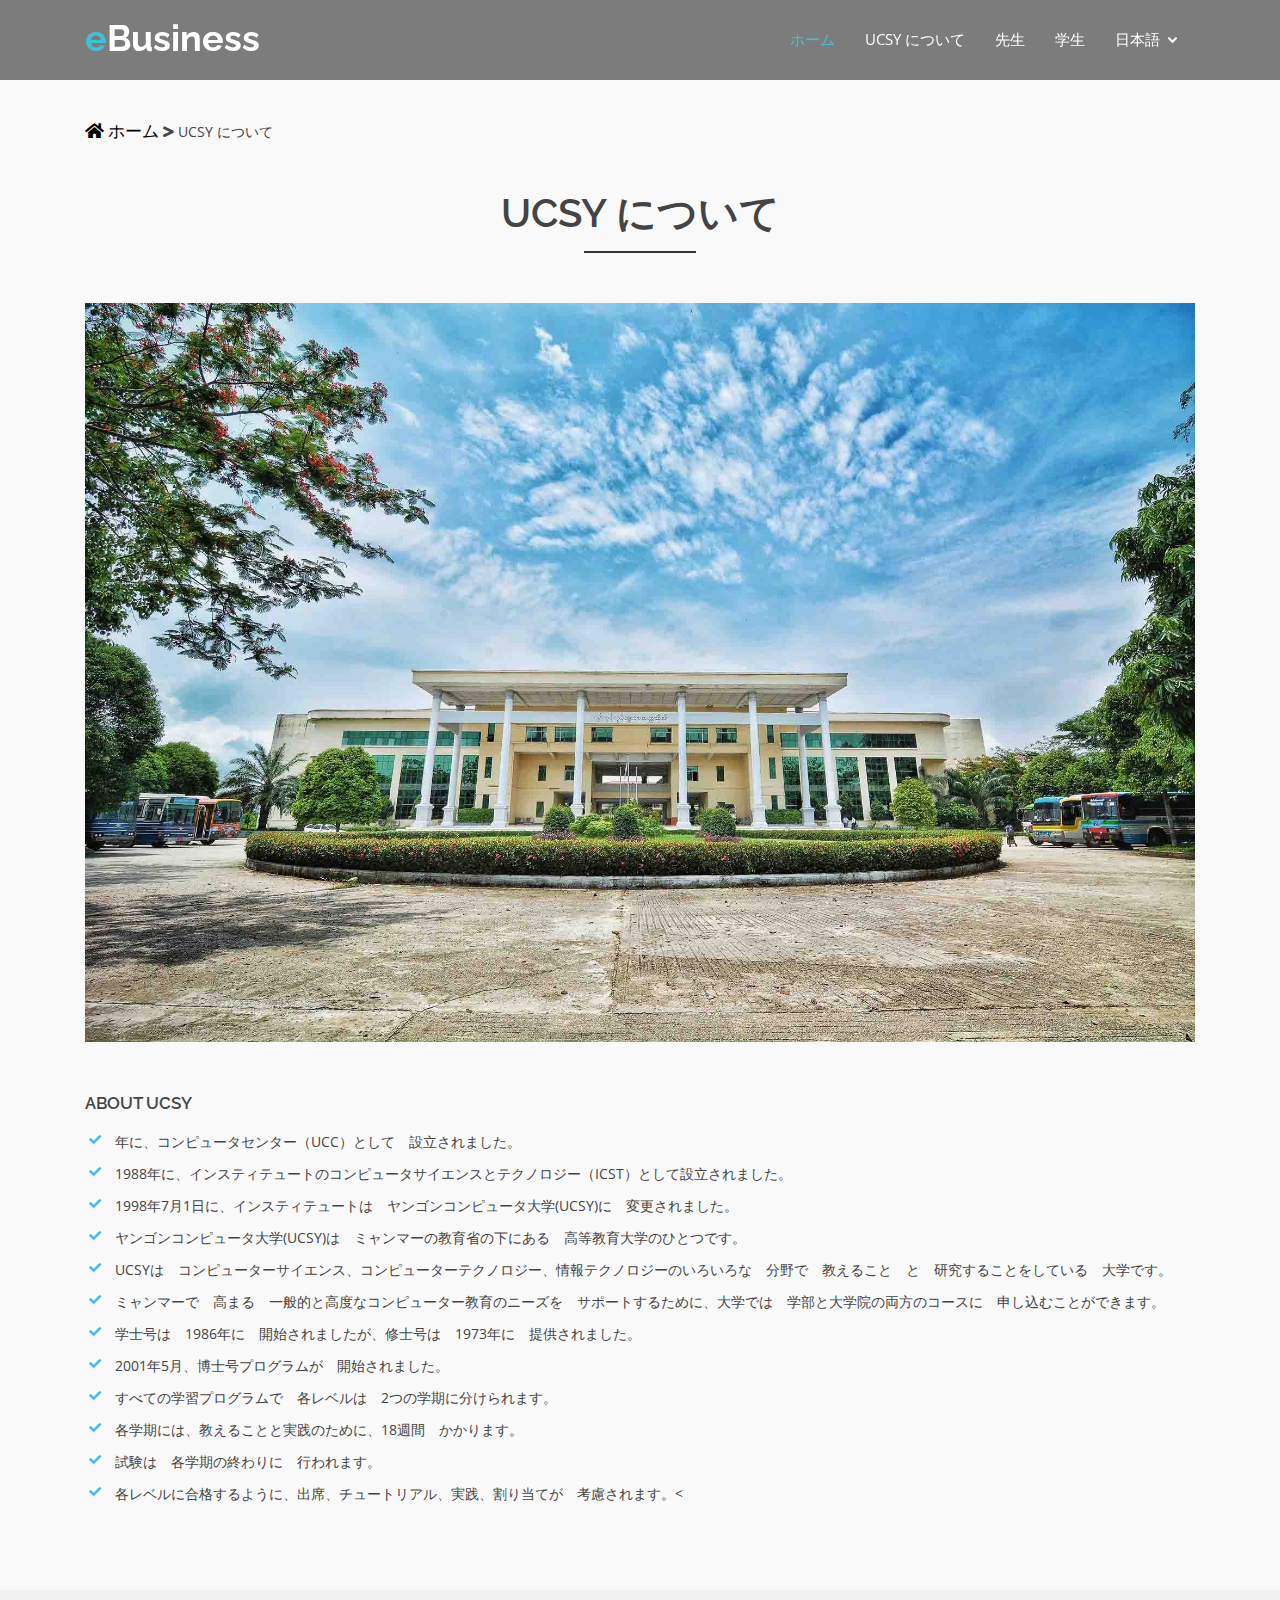
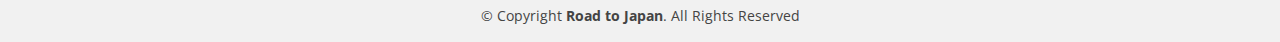
==== about-ucsy.html @ 9a2e20bb "update page" ====
<!DOCTYPE html>
<html lang="en">

<head>
  <meta charset="utf-8">
  <meta content="width=device-width, initial-scale=1.0" name="viewport">

  <title>eBusiness Bootstrap Template - Index</title>
  <meta content="" name="descriptison">
  <meta content="" name="keywords">

  <!-- Favicons -->
  <link href="assets/img/favicon.png" rel="icon">
  <link href="assets/img/apple-touch-icon.png" rel="apple-touch-icon">

  <!-- Google Fonts -->
  <link href="https://fonts.googleapis.com/css?family=Open+Sans:300,400,400i,600,700|Raleway:300,400,400i,500,500i,700,800,900" rel="stylesheet">

  <!-- Fonts awesome -->
  <link rel="stylesheet" href="https://use.fontawesome.com/releases/v5.15.1/css/all.css">

  <!-- Vendor CSS Files -->
  <link href="assets/vendor/bootstrap/css/bootstrap.min.css" rel="stylesheet">
  <link href="assets/vendor/icofont/icofont.min.css" rel="stylesheet">
  <link href="assets/vendor/animate.css/animate.min.css" rel="stylesheet">
  <link href="assets/vendor/font-awesome/css/font-awesome.min.css" rel="stylesheet">
  <link href="assets/vendor/nivo-slider/css/nivo-slider.css" rel="stylesheet">
  <link href="assets/vendor/owl.carousel/assets/owl.carousel.min.css" rel="stylesheet">
  <link href="assets/vendor/venobox/venobox.css" rel="stylesheet">
  <link href="assets/vendor/swiper/swiper-bundle.min.css" rel="stylesheet">


  <!-- Template Main CSS File -->
  <link href="assets/css/style.css" rel="stylesheet">

  <!-- Swiper CSS File -->
  <!-- <link rel="stylesheet" href="https://unpkg.com/swiper/swiper-bundle.min.css"> -->


  <!-- =======================================================
  * Template Name: eBusiness - v2.1.1
  * Template URL: https://bootstrapmade.com/ebusiness-bootstrap-corporate-template/
  * Author: BootstrapMade.com
  * License: https://bootstrapmade.com/license/
  ======================================================== -->
</head>

<body data-spy="scroll" data-target="#navbar-example">

    <!-- ======= Header ======= -->
    <header id="header" class="fixed-top">
        <div class="container d-flex">

          <div class="logo mr-auto">
            <h1 class="text-light"><a href="index.html"><span>e</span>Business</a></h1>
            <!-- Uncomment below if you prefer to use an image logo -->
            <!-- <a href="index.html"><img src="assets/img/logo.png" alt="" class="img-fluid"></a>-->
          </div>

          <nav class="nav-menu d-none d-lg-block">
            <ul>
              <li class="active"><a href="index.html" name="menu-home" caption="menu-home">ホーム</a></li>
              <li><a href="about-ucsy.html" name="menu-about-ucsy" caption="menu-about-ucsy">UCSY について</a></li>
              <li><a href="teachers.html" name="menu-teachers" caption="menu-teachers">先生</a></li>
              <li><a href="students.html" name="menu-students" caption="menu-students">学生</a></li>
              <li class="drop-down"><a name="lng" caption="lng"><img src="https://www.countryflags.io/jp/flat/32.png"/>日本語</a>
                <ul>
                  <li><a id="mm_button"><img src="https://www.countryflags.io/mm/flat/32.png"/>မြန်မာစာ</a></li>
                  <li><a id="en_button"><img src="https://www.countryflags.io/gb/flat/32.png"/>English</a></li>
                  <li><a id="jp_button"><img src="https://www.countryflags.io/jp/flat/32.png"/>日本語</a></li>
                </ul>
              </li>
            </ul>
          </nav><!-- .nav-menu -->

        </div>
      </header><!-- End Header -->


    <!-- ======= About UCSY Section ======= -->
    <div id="about-ucsy" class="about-area area-padding">
      <div class="container">
        <div id="route">
            <a href="index.html"><i class="fas fa-home"></i> <span name="ucsy-home" caption="ucsy-home">ホーム</span></a>
            <i class="fas fa-greater-than"></i>
            <span name="ucsy-title" caption="ucsy-title">UCSY について</span>
        </div>
        <div class="row">
          <div class="col-md-12 col-sm-12 col-xs-12">
            <div class="section-headline text-center">
              <h2 name="ucsy-title" caption="ucsy-title">UCSY について</h2>
            </div>
          </div>
        </div>
        <div class="row">
          <!-- image start-->
          <div class="col-md-12 col-sm-12 col-xs-12">
            <div class="well-center">
              <div class="single-well">
                  <img src="assets/img/ucsy/ucsy1.jpg" alt="">
              </div>
            </div>
          </div><!-- end image section-->
          <!-- single-well end-->
          <div class="col-md-12 col-sm-12 col-xs-12 mt-5">
            <div class="well-middle">
              <div class="single-well">
                <h4 class="sec-head">About UCSY</h4>
                <ul class="fa-ul">
                  <li>
                    <span class="fa-li"><i class="fas fa-check"></i></span> <span name="ucsy-content-1" caption="ucsy-content-1">年に、コンピュータセンター（UCC）として　設立されました。</span>
                  </li>
                  <li>
                    <span class="fa-li"><i class="fas fa-check"></i></span> <span name="ucsy-content-2" caption="ucsy-content-2">1988年に、インスティテュートのコンピュータサイエンスとテクノロジー（ICST）として設立されました。</span>
                  </li>
                  <li>
                    <span class="fa-li"><i class="fas fa-check"></i></span> <span name="ucsy-content-3" caption="ucsy-content-3">1998年7月1日に、インスティテュートは　ヤンゴンコンピュータ大学(UCSY)に　変更されました。</span>
                  </li>
                  <li>
                    <span class="fa-li"><i class="fas fa-check"></i></span> <span name="ucsy-content-4" caption="ucsy-content-4">ヤンゴンコンピュータ大学(UCSY)は　ミャンマーの教育省の下にある　高等教育大学のひとつです。</span>
                  </li>
                  <li>
                    <span class="fa-li"><i class="fas fa-check"></i></span> <span name="ucsy-content-5" caption="ucsy-content-5">UCSYは　コンピューターサイエンス、コンピューターテクノロジー、情報テクノロジーのいろいろな　分野で　教えること　と　研究することをしている　大学です。</span>
                  </li>
                  <li>
                    <span class="fa-li"><i class="fas fa-check"></i></span> <span name="ucsy-content-6" caption="ucsy-content-6">ミャンマーで　高まる　一般的と高度なコンピューター教育のニーズを　サポートするために、大学では　学部と大学院の両方のコースに　申し込むことができます。</span>
                  </li>
                  <li>
                    <span class="fa-li"><i class="fas fa-check"></i></span> <span name="ucsy-content-7" caption="ucsy-content-7">学士号は　1986年に　開始されましたが、修士号は　1973年に　提供されました。</span>
                  </li>
                  <li>
                    <span class="fa-li"><i class="fas fa-check"></i></span> <span name="ucsy-content-8" caption="ucsy-content-8">2001年5月、博士号プログラムが　開始されました。</span>
                  </li>
                  <li>
                    <span class="fa-li"><i class="fas fa-check"></i></span> <span name="ucsy-content-9" caption="ucsy-content-9">すべての学習プログラムで　各レベルは　2つの学期に分けられます。</span>
                  </li>
                  <li>
                    <span class="fa-li"><i class="fas fa-check"></i></span> <span name="ucsy-content-10" caption="ucsy-content-10">各学期には、教えることと実践のために、18週間　かかります。</span>
                  </li>
                  <li>
                    <span class="fa-li"><i class="fas fa-check"></i></span> <span name="ucsy-content-11" caption="ucsy-content-11">試験は　各学期の終わりに　行われます。</span>
                  </li>
                  <li>
                    <span class="fa-li"><i class="fas fa-check"></i></span> <span name="ucsy-content-12" caption="ucsy-content-12">各レベルに合格するように、出席、チュートリアル、実践、割り当てが　考慮されます。</span>
                  </li>
                </ul>
              </div>
            </div>
          </div>
          <!-- End col-->
        </div>
      </div>
    </div>

    <!-- End About UCSY Section -->

    

 <!-- ======= Footer ======= -->
 <footer>
    <div class="footer-area-bottom">
      <div class="container">
        <div class="row">
          <div class="col-md-12 col-sm-12 col-xs-12">
            <div class="copyright text-center">
              <p>
                &copy; Copyright <strong>Road to Japan</strong>. All Rights Reserved
              </p>
            </div>
          </div>
        </div>
      </div>
    </div>
  </footer><!-- End  Footer -->

  <a href="#" class="back-to-top"><i class="fa fa-chevron-up"></i></a>
  <div id="preloader"></div>

  <!-- <script src="https://unpkg.com/swiper/swiper-bundle.min.js"></script> -->


  <!-- Vendor JS Files -->
  <script src="assets/vendor/jquery/jquery.min.js"></script>
  <script src="assets/vendor/bootstrap/js/bootstrap.bundle.min.js"></script>
  <script src="assets/vendor/jquery.easing/jquery.easing.min.js"></script>
  <script src="assets/vendor/php-email-form/validate.js"></script>
  <script src="assets/vendor/appear/jquery.appear.js"></script>
  <script src="assets/vendor/knob/jquery.knob.js"></script>
  <script src="assets/vendor/parallax/parallax.js"></script>
  <script src="assets/vendor/wow/wow.min.js"></script>
  <script src="assets/vendor/isotope-layout/isotope.pkgd.min.js"></script>
  <script src="assets/vendor/nivo-slider/js/jquery.nivo.slider.js"></script>
  <script src="assets/vendor/owl.carousel/owl.carousel.min.js"></script>
  <script src="assets/vendor/venobox/venobox.min.js"></script>
  <script src="assets/vendor/swiper/swiper-bundle.min.js"></script>


  <!-- Template Main JS File -->
  <script src="assets/js/main.js"></script>
  <script src="assets/js/translate.js"></script>


</body>

</html>
---- assets/vendor/venobox/venobox.css ----
/* ------ venobox.css --------*/
.vbox-overlay *, .vbox-overlay *:before, .vbox-overlay *:after{
    -webkit-backface-visibility: hidden;
    -webkit-box-sizing:border-box;
    -moz-box-sizing:border-box;
    box-sizing:border-box;
}
.vbox-overlay * { 
    -webkit-backface-visibility: visible;
    backface-visibility: visible;
}
.vbox-overlay{
    display: -webkit-flex;
    display: flex;
    -webkit-flex-direction: column;
    flex-direction: column;
    -webkit-justify-content: center;
    justify-content: center;
    -webkit-align-items: center;
    align-items: center;
    position: fixed;
    left: 0;
    top: 0;
    bottom: 0;
    right: 0;
    z-index: 999999;
}

/* ----- navigation ----- */
.vbox-title{
    width: 100%;
    height: 40px;
    float: left;
    text-align: center;
    line-height: 28px;
    font-size: 12px;
    padding: 6px 50px;
    overflow: hidden;
    position: fixed;
    display: none;
    left: 0;
    z-index: 89;
}
.vbox-close{
    cursor: pointer;
    position: fixed;
    top: -1px;
    right: 0;
    width: 50px;
    height: 40px;
    padding: 6px;
    display: block;
    background-position:10px center;
    overflow: hidden;
    font-size: 24px;
    line-height: 1;
    text-align: center;
    z-index: 99;
}
.vbox-left{
    cursor: pointer;
    position: fixed;
    left: 0;
    height: 40px;
    overflow: hidden;
    line-height: 28px;
    font-size: 12px;
    z-index: 99;
    display: flex;
    align-items:center;
}
.vbox-num{
    display: inline-block;
    margin: 6px 0 6px 15px;
}
/* ----- Social share ----- */
.vbox-share{
    line-height: 28px;
    font-size: 12px;
    overflow: hidden;
    position: fixed;
    left: 0;
    z-index: 98;
    display: flex;
    align-items:center;
    justify-content: center;
    width: 100%;
    text-align: center;
}
.vbox-share svg{
    max-height: 28px;
    width: 28px;
    z-index: 10;
    margin-left: 12px;
    margin-top: 6px;
    margin-bottom: 6px;
    vertical-align: middle;
}


/* ----- navigation ARROWS ----- */
.vbox-next, .vbox-prev{
    position: fixed;
    top: 50%;
    margin-top: -15px;
    overflow: hidden;
    cursor: pointer;
    display: block;
    width: 45px;
    height: 45px;
    z-index: 99;
}
.vbox-next span, .vbox-prev span{
    position: relative;
    width: 20px;
    height: 20px;
    border: 2px solid transparent;
    border-top-color: #B6B6B6;
    border-right-color: #B6B6B6;
    text-indent: -100px;
    position: absolute;
    top: 8px;
    display: block;
}
.vbox-prev{
    left: 15px;
}
.vbox-next{
    right: 15px;
}
.vbox-prev span{
    left: 10px;
    -ms-transform: rotate(-135deg);
    -webkit-transform: rotate(-135deg);
    transform: rotate(-135deg);
}
.vbox-next span{
    -ms-transform: rotate(45deg);
    -webkit-transform: rotate(45deg);
    transform: rotate(45deg);
    right: 10px;
}
/* ------- inline window ------ */
.vbox-inline{
    width: 420px;
    height: 315px;
    height: 70vh;
    padding: 10px;
    background: #fff;
    margin: 0 auto;
    overflow: auto;
    text-align: left;
}
/* ------- Video & iFrames window ------ */
.venoframe{
    max-width: 100%;
    width: 100%;
    border: none;
    width: 100%;
    height: 260px;
    height: 70vh;
}
.venoframe.vbvid{
    height: 260px;
}
@media (min-width: 768px) {
    .venoframe, .vbox-inline{
        width: 90%;
        height: 360px;
        height: 70vh;
    }
    .venoframe.vbvid{
        width: 640px;
        height: 360px;
    }
}
@media (min-width: 992px) {
    .venoframe, .vbox-inline{
        max-width: 1200px;
        width: 80%;
        height: 540px;
        height: 70vh;
    }
    .venoframe.vbvid{
        width: 960px;
        height: 540px;
    }
}
/* 
Please do NOT edit this part! 
or at least read this note: http://i.imgur.com/7C0ws9e.gif
*/
.vbox-open{
    overflow: hidden;
}
.vbox-container{
    position: absolute;
    left: 0;
    right: 0;
    top: 0;
    bottom: 0;
    overflow-x: hidden;
    overflow-y: scroll;
    overflow-scrolling: touch;
    -webkit-overflow-scrolling: touch;
    z-index: 20;
    max-height: 100%;

}

.vbox-content{
    text-align: center;
    float: left;
    width: 100%;
    position: relative;
    overflow: hidden;
    padding: 20px 4%;
}
.vbox-container img{
    max-width: 100%;
    height: auto;
}
.vbox-figlio{
    box-shadow: 0 0 12px rgba(0,0,0,0.19), 0 6px 6px rgba(0,0,0,0.23);
    max-width: 100%;
    text-align: initial;
}
img.vbox-figlio{
    -webkit-user-select: none;
-khtml-user-select: none;
-moz-user-select: none;
-o-user-select: none;
user-select: none;
}
.vbox-content.swipe-left{
    margin-left: -200px !important;
}
.vbox-content.swipe-right{
    margin-left: 200px !important;
}
.vbox-animated{
    webkit-transition: margin 300ms ease-out;
    transition: margin 300ms ease-out;
}

/* ---------- preloader ----------
 * SPINKIT 
 * http://tobiasahlin.com/spinkit/
-------------------------------- */
.sk-double-bounce,.sk-rotating-plane{width:40px;height:40px;margin:40px auto}.sk-rotating-plane{background-color:#333;-webkit-animation:sk-rotatePlane 1.2s infinite ease-in-out;animation:sk-rotatePlane 1.2s infinite ease-in-out}@-webkit-keyframes sk-rotatePlane{0%{-webkit-transform:perspective(120px) rotateX(0) rotateY(0);transform:perspective(120px) rotateX(0) rotateY(0)}50%{-webkit-transform:perspective(120px) rotateX(-180.1deg) rotateY(0);transform:perspective(120px) rotateX(-180.1deg) rotateY(0)}100%{-webkit-transform:perspective(120px) rotateX(-180deg) rotateY(-179.9deg);transform:perspective(120px) rotateX(-180deg) rotateY(-179.9deg)}}@keyframes sk-rotatePlane{0%{-webkit-transform:perspective(120px) rotateX(0) rotateY(0);transform:perspective(120px) rotateX(0) rotateY(0)}50%{-webkit-transform:perspective(120px) rotateX(-180.1deg) rotateY(0);transform:perspective(120px) rotateX(-180.1deg) rotateY(0)}100%{-webkit-transform:perspective(120px) rotateX(-180deg) rotateY(-179.9deg);transform:perspective(120px) rotateX(-180deg) rotateY(-179.9deg)}}.sk-double-bounce{position:relative}.sk-double-bounce .sk-child{width:100%;height:100%;border-radius:50%;background-color:#333;opacity:.6;position:absolute;top:0;left:0;-webkit-animation:sk-doubleBounce 2s infinite ease-in-out;animation:sk-doubleBounce 2s infinite ease-in-out}.sk-chasing-dots .sk-child,.sk-spinner-pulse,.sk-three-bounce .sk-child{background-color:#333;border-radius:100%}.sk-double-bounce .sk-double-bounce2{-webkit-animation-delay:-1s;animation-delay:-1s}@-webkit-keyframes sk-doubleBounce{0%,100%{-webkit-transform:scale(0);transform:scale(0)}50%{-webkit-transform:scale(1);transform:scale(1)}}@keyframes sk-doubleBounce{0%,100%{-webkit-transform:scale(0);transform:scale(0)}50%{-webkit-transform:scale(1);transform:scale(1)}}.sk-wave{margin:40px auto;width:50px;height:40px;text-align:center;font-size:10px}.sk-wave .sk-rect{background-color:#333;height:100%;width:6px;display:inline-block;-webkit-animation:sk-waveStretchDelay 1.2s infinite ease-in-out;animation:sk-waveStretchDelay 1.2s infinite ease-in-out}.sk-wave .sk-rect1{-webkit-animation-delay:-1.2s;animation-delay:-1.2s}.sk-wave .sk-rect2{-webkit-animation-delay:-1.1s;animation-delay:-1.1s}.sk-wave .sk-rect3{-webkit-animation-delay:-1s;animation-delay:-1s}.sk-wave .sk-rect4{-webkit-animation-delay:-.9s;animation-delay:-.9s}.sk-wave .sk-rect5{-webkit-animation-delay:-.8s;animation-delay:-.8s}@-webkit-keyframes sk-waveStretchDelay{0%,100%,40%{-webkit-transform:scaleY(.4);transform:scaleY(.4)}20%{-webkit-transform:scaleY(1);transform:scaleY(1)}}@keyframes sk-waveStretchDelay{0%,100%,40%{-webkit-transform:scaleY(.4);transform:scaleY(.4)}20%{-webkit-transform:scaleY(1);transform:scaleY(1)}}.sk-wandering-cubes{margin:40px auto;width:40px;height:40px;position:relative}.sk-wandering-cubes .sk-cube{background-color:#333;width:10px;height:10px;position:absolute;top:0;left:0;-webkit-animation:sk-wanderingCube 1.8s ease-in-out -1.8s infinite both;animation:sk-wanderingCube 1.8s ease-in-out -1.8s infinite both}.sk-chasing-dots,.sk-spinner-pulse{width:40px;height:40px;margin:40px auto}.sk-wandering-cubes .sk-cube2{-webkit-animation-delay:-.9s;animation-delay:-.9s}@-webkit-keyframes sk-wanderingCube{0%{-webkit-transform:rotate(0);transform:rotate(0)}25%{-webkit-transform:translateX(30px) rotate(-90deg) scale(.5);transform:translateX(30px) rotate(-90deg) scale(.5)}50%{-webkit-transform:translateX(30px) translateY(30px) rotate(-179deg);transform:translateX(30px) translateY(30px) rotate(-179deg)}50.1%{-webkit-transform:translateX(30px) translateY(30px) rotate(-180deg);transform:translateX(30px) translateY(30px) rotate(-180deg)}75%{-webkit-transform:translateX(0) translateY(30px) rotate(-270deg) scale(.5);transform:translateX(0) translateY(30px) rotate(-270deg) scale(.5)}100%{-webkit-transform:rotate(-360deg);transform:rotate(-360deg)}}@keyframes sk-wanderingCube{0%{-webkit-transform:rotate(0);transform:rotate(0)}25%{-webkit-transform:translateX(30px) rotate(-90deg) scale(.5);transform:translateX(30px) rotate(-90deg) scale(.5)}50%{-webkit-transform:translateX(30px) translateY(30px) rotate(-179deg);transform:translateX(30px) translateY(30px) rotate(-179deg)}50.1%{-webkit-transform:translateX(30px) translateY(30px) rotate(-180deg);transform:translateX(30px) translateY(30px) rotate(-180deg)}75%{-webkit-transform:translateX(0) translateY(30px) rotate(-270deg) scale(.5);transform:translateX(0) translateY(30px) rotate(-270deg) scale(.5)}100%{-webkit-transform:rotate(-360deg);transform:rotate(-360deg)}}.sk-spinner-pulse{-webkit-animation:sk-pulseScaleOut 1s infinite ease-in-out;animation:sk-pulseScaleOut 1s infinite ease-in-out}@-webkit-keyframes sk-pulseScaleOut{0%{-webkit-transform:scale(0);transform:scale(0)}100%{-webkit-transform:scale(1);transform:scale(1);opacity:0}}@keyframes sk-pulseScaleOut{0%{-webkit-transform:scale(0);transform:scale(0)}100%{-webkit-transform:scale(1);transform:scale(1);opacity:0}}.sk-chasing-dots{position:relative;text-align:center;-webkit-animation:sk-chasingDotsRotate 2s infinite linear;animation:sk-chasingDotsRotate 2s infinite linear}.sk-chasing-dots .sk-child{width:60%;height:60%;display:inline-block;position:absolute;top:0;-webkit-animation:sk-chasingDotsBounce 2s infinite ease-in-out;animation:sk-chasingDotsBounce 2s infinite ease-in-out}.sk-chasing-dots .sk-dot2{top:auto;bottom:0;-webkit-animation-delay:-1s;animation-delay:-1s}@-webkit-keyframes sk-chasingDotsRotate{100%{-webkit-transform:rotate(360deg);transform:rotate(360deg)}}@keyframes sk-chasingDotsRotate{100%{-webkit-transform:rotate(360deg);transform:rotate(360deg)}}@-webkit-keyframes sk-chasingDotsBounce{0%,100%{-webkit-transform:scale(0);transform:scale(0)}50%{-webkit-transform:scale(1);transform:scale(1)}}@keyframes sk-chasingDotsBounce{0%,100%{-webkit-transform:scale(0);transform:scale(0)}50%{-webkit-transform:scale(1);transform:scale(1)}}.sk-three-bounce{margin:40px auto;width:80px;text-align:center}.sk-three-bounce .sk-child{width:20px;height:20px;display:inline-block;-webkit-animation:sk-three-bounce 1.4s ease-in-out 0s infinite both;animation:sk-three-bounce 1.4s ease-in-out 0s infinite both}.sk-circle .sk-child:before,.sk-fading-circle .sk-circle:before{display:block;border-radius:100%;content:'';background-color:#333}.sk-three-bounce .sk-bounce1{-webkit-animation-delay:-.32s;animation-delay:-.32s}.sk-three-bounce .sk-bounce2{-webkit-animation-delay:-.16s;animation-delay:-.16s}@-webkit-keyframes sk-three-bounce{0%,100%,80%{-webkit-transform:scale(0);transform:scale(0)}40%{-webkit-transform:scale(1);transform:scale(1)}}@keyframes sk-three-bounce{0%,100%,80%{-webkit-transform:scale(0);transform:scale(0)}40%{-webkit-transform:scale(1);transform:scale(1)}}.sk-circle{margin:40px auto;width:40px;height:40px;position:relative}.sk-circle .sk-child{width:100%;height:100%;position:absolute;left:0;top:0}.sk-circle .sk-child:before{margin:0 auto;width:15%;height:15%;-webkit-animation:sk-circleBounceDelay 1.2s infinite ease-in-out both;animation:sk-circleBounceDelay 1.2s infinite ease-in-out both}.sk-circle .sk-circle2{-webkit-transform:rotate(30deg);-ms-transform:rotate(30deg);transform:rotate(30deg)}.sk-circle .sk-circle3{-webkit-transform:rotate(60deg);-ms-transform:rotate(60deg);transform:rotate(60deg)}.sk-circle .sk-circle4{-webkit-transform:rotate(90deg);-ms-transform:rotate(90deg);transform:rotate(90deg)}.sk-circle .sk-circle5{-webkit-transform:rotate(120deg);-ms-transform:rotate(120deg);transform:rotate(120deg)}.sk-circle .sk-circle6{-webkit-transform:rotate(150deg);-ms-transform:rotate(150deg);transform:rotate(150deg)}.sk-circle .sk-circle7{-webkit-transform:rotate(180deg);-ms-transform:rotate(180deg);transform:rotate(180deg)}.sk-circle .sk-circle8{-webkit-transform:rotate(210deg);-ms-transform:rotate(210deg);transform:rotate(210deg)}.sk-circle .sk-circle9{-webkit-transform:rotate(240deg);-ms-transform:rotate(240deg);transform:rotate(240deg)}.sk-circle .sk-circle10{-webkit-transform:rotate(270deg);-ms-transform:rotate(270deg);transform:rotate(270deg)}.sk-circle .sk-circle11{-webkit-transform:rotate(300deg);-ms-transform:rotate(300deg);transform:rotate(300deg)}.sk-circle .sk-circle12{-webkit-transform:rotate(330deg);-ms-transform:rotate(330deg);transform:rotate(330deg)}.sk-circle .sk-circle2:before{-webkit-animation-delay:-1.1s;animation-delay:-1.1s}.sk-circle .sk-circle3:before{-webkit-animation-delay:-1s;animation-delay:-1s}.sk-circle .sk-circle4:before{-webkit-animation-delay:-.9s;animation-delay:-.9s}.sk-circle .sk-circle5:before{-webkit-animation-delay:-.8s;animation-delay:-.8s}.sk-circle .sk-circle6:before{-webkit-animation-delay:-.7s;animation-delay:-.7s}.sk-circle .sk-circle7:before{-webkit-animation-delay:-.6s;animation-delay:-.6s}.sk-circle .sk-circle8:before{-webkit-animation-delay:-.5s;animation-delay:-.5s}.sk-circle .sk-circle9:before{-webkit-animation-delay:-.4s;animation-delay:-.4s}.sk-circle .sk-circle10:before{-webkit-animation-delay:-.3s;animation-delay:-.3s}.sk-circle .sk-circle11:before{-webkit-animation-delay:-.2s;animation-delay:-.2s}.sk-circle .sk-circle12:before{-webkit-animation-delay:-.1s;animation-delay:-.1s}@-webkit-keyframes sk-circleBounceDelay{0%,100%,80%{-webkit-transform:scale(0);transform:scale(0)}40%{-webkit-transform:scale(1);transform:scale(1)}}@keyframes sk-circleBounceDelay{0%,100%,80%{-webkit-transform:scale(0);transform:scale(0)}40%{-webkit-transform:scale(1);transform:scale(1)}}.sk-cube-grid{width:40px;height:40px;margin:40px auto}.sk-cube-grid .sk-cube{width:33.33%;height:33.33%;background-color:#333;float:left;-webkit-animation:sk-cubeGridScaleDelay 1.3s infinite ease-in-out;animation:sk-cubeGridScaleDelay 1.3s infinite ease-in-out}.sk-cube-grid .sk-cube1{-webkit-animation-delay:.2s;animation-delay:.2s}.sk-cube-grid .sk-cube2{-webkit-animation-delay:.3s;animation-delay:.3s}.sk-cube-grid .sk-cube3{-webkit-animation-delay:.4s;animation-delay:.4s}.sk-cube-grid .sk-cube4{-webkit-animation-delay:.1s;animation-delay:.1s}.sk-cube-grid .sk-cube5{-webkit-animation-delay:.2s;animation-delay:.2s}.sk-cube-grid .sk-cube6{-webkit-animation-delay:.3s;animation-delay:.3s}.sk-cube-grid .sk-cube7{-webkit-animation-delay:0ms;animation-delay:0ms}.sk-cube-grid .sk-cube8{-webkit-animation-delay:.1s;animation-delay:.1s}.sk-cube-grid .sk-cube9{-webkit-animation-delay:.2s;animation-delay:.2s}@-webkit-keyframes sk-cubeGridScaleDelay{0%,100%,70%{-webkit-transform:scale3D(1,1,1);transform:scale3D(1,1,1)}35%{-webkit-transform:scale3D(0,0,1);transform:scale3D(0,0,1)}}@keyframes sk-cubeGridScaleDelay{0%,100%,70%{-webkit-transform:scale3D(1,1,1);transform:scale3D(1,1,1)}35%{-webkit-transform:scale3D(0,0,1);transform:scale3D(0,0,1)}}.sk-fading-circle{margin:40px auto;width:40px;height:40px;position:relative}.sk-fading-circle .sk-circle{width:100%;height:100%;position:absolute;left:0;top:0}.sk-fading-circle .sk-circle:before{margin:0 auto;width:15%;height:15%;-webkit-animation:sk-circleFadeDelay 1.2s infinite ease-in-out both;animation:sk-circleFadeDelay 1.2s infinite ease-in-out both}.sk-fading-circle .sk-circle2{-webkit-transform:rotate(30deg);-ms-transform:rotate(30deg);transform:rotate(30deg)}.sk-fading-circle .sk-circle3{-webkit-transform:rotate(60deg);-ms-transform:rotate(60deg);transform:rotate(60deg)}.sk-fading-circle .sk-circle4{-webkit-transform:rotate(90deg);-ms-transform:rotate(90deg);transform:rotate(90deg)}.sk-fading-circle .sk-circle5{-webkit-transform:rotate(120deg);-ms-transform:rotate(120deg);transform:rotate(120deg)}.sk-fading-circle .sk-circle6{-webkit-transform:rotate(150deg);-ms-transform:rotate(150deg);transform:rotate(150deg)}.sk-fading-circle .sk-circle7{-webkit-transform:rotate(180deg);-ms-transform:rotate(180deg);transform:rotate(180deg)}.sk-fading-circle .sk-circle8{-webkit-transform:rotate(210deg);-ms-transform:rotate(210deg);transform:rotate(210deg)}.sk-fading-circle .sk-circle9{-webkit-transform:rotate(240deg);-ms-transform:rotate(240deg);transform:rotate(240deg)}.sk-fading-circle .sk-circle10{-webkit-transform:rotate(270deg);-ms-transform:rotate(270deg);transform:rotate(270deg)}.sk-fading-circle .sk-circle11{-webkit-transform:rotate(300deg);-ms-transform:rotate(300deg);transform:rotate(300deg)}.sk-fading-circle .sk-circle12{-webkit-transform:rotate(330deg);-ms-transform:rotate(330deg);transform:rotate(330deg)}.sk-fading-circle .sk-circle2:before{-webkit-animation-delay:-1.1s;animation-delay:-1.1s}.sk-fading-circle .sk-circle3:before{-webkit-animation-delay:-1s;animation-delay:-1s}.sk-fading-circle .sk-circle4:before{-webkit-animation-delay:-.9s;animation-delay:-.9s}.sk-fading-circle .sk-circle5:before{-webkit-animation-delay:-.8s;animation-delay:-.8s}.sk-fading-circle .sk-circle6:before{-webkit-animation-delay:-.7s;animation-delay:-.7s}.sk-fading-circle .sk-circle7:before{-webkit-animation-delay:-.6s;animation-delay:-.6s}.sk-fading-circle .sk-circle8:before{-webkit-animation-delay:-.5s;animation-delay:-.5s}.sk-fading-circle .sk-circle9:before{-webkit-animation-delay:-.4s;animation-delay:-.4s}.sk-fading-circle .sk-circle10:before{-webkit-animation-delay:-.3s;animation-delay:-.3s}.sk-fading-circle .sk-circle11:before{-webkit-animation-delay:-.2s;animation-delay:-.2s}.sk-fading-circle .sk-circle12:before{-webkit-animation-delay:-.1s;animation-delay:-.1s}@-webkit-keyframes sk-circleFadeDelay{0%,100%,39%{opacity:0}40%{opacity:1}}@keyframes sk-circleFadeDelay{0%,100%,39%{opacity:0}40%{opacity:1}}.sk-folding-cube{margin:40px auto;width:40px;height:40px;position:relative;-webkit-transform:rotateZ(45deg);transform:rotateZ(45deg)}.sk-folding-cube .sk-cube{float:left;width:50%;height:50%;position:relative;-webkit-transform:scale(1.1);-ms-transform:scale(1.1);transform:scale(1.1)}.sk-folding-cube .sk-cube:before{content:'';position:absolute;top:0;left:0;width:100%;height:100%;background-color:#333;-webkit-animation:sk-foldCubeAngle 2.4s infinite linear both;animation:sk-foldCubeAngle 2.4s infinite linear both;-webkit-transform-origin:100% 100%;-ms-transform-origin:100% 100%;transform-origin:100% 100%}.sk-folding-cube .sk-cube2{-webkit-transform:scale(1.1) rotateZ(90deg);transform:scale(1.1) rotateZ(90deg)}.sk-folding-cube .sk-cube3{-webkit-transform:scale(1.1) rotateZ(180deg);transform:scale(1.1) rotateZ(180deg)}.sk-folding-cube .sk-cube4{-webkit-transform:scale(1.1) rotateZ(270deg);transform:scale(1.1) rotateZ(270deg)}.sk-folding-cube .sk-cube2:before{-webkit-animation-delay:.3s;animation-delay:.3s}.sk-folding-cube .sk-cube3:before{-webkit-animation-delay:.6s;animation-delay:.6s}.sk-folding-cube .sk-cube4:before{-webkit-animation-delay:.9s;animation-delay:.9s}@-webkit-keyframes sk-foldCubeAngle{0%,10%{-webkit-transform:perspective(140px) rotateX(-180deg);transform:perspective(140px) rotateX(-180deg);opacity:0}25%,75%{-webkit-transform:perspective(140px) rotateX(0);transform:perspective(140px) rotateX(0);opacity:1}100%,90%{-webkit-transform:perspective(140px) rotateY(180deg);transform:perspective(140px) rotateY(180deg);opacity:0}}@keyframes sk-foldCubeAngle{0%,10%{-webkit-transform:perspective(140px) rotateX(-180deg);transform:perspective(140px) rotateX(-180deg);opacity:0}25%,75%{-webkit-transform:perspective(140px) rotateX(0);transform:perspective(140px) rotateX(0);opacity:1}100%,90%{-webkit-transform:perspective(140px) rotateY(180deg);transform:perspective(140px) rotateY(180deg);opacity:0}}
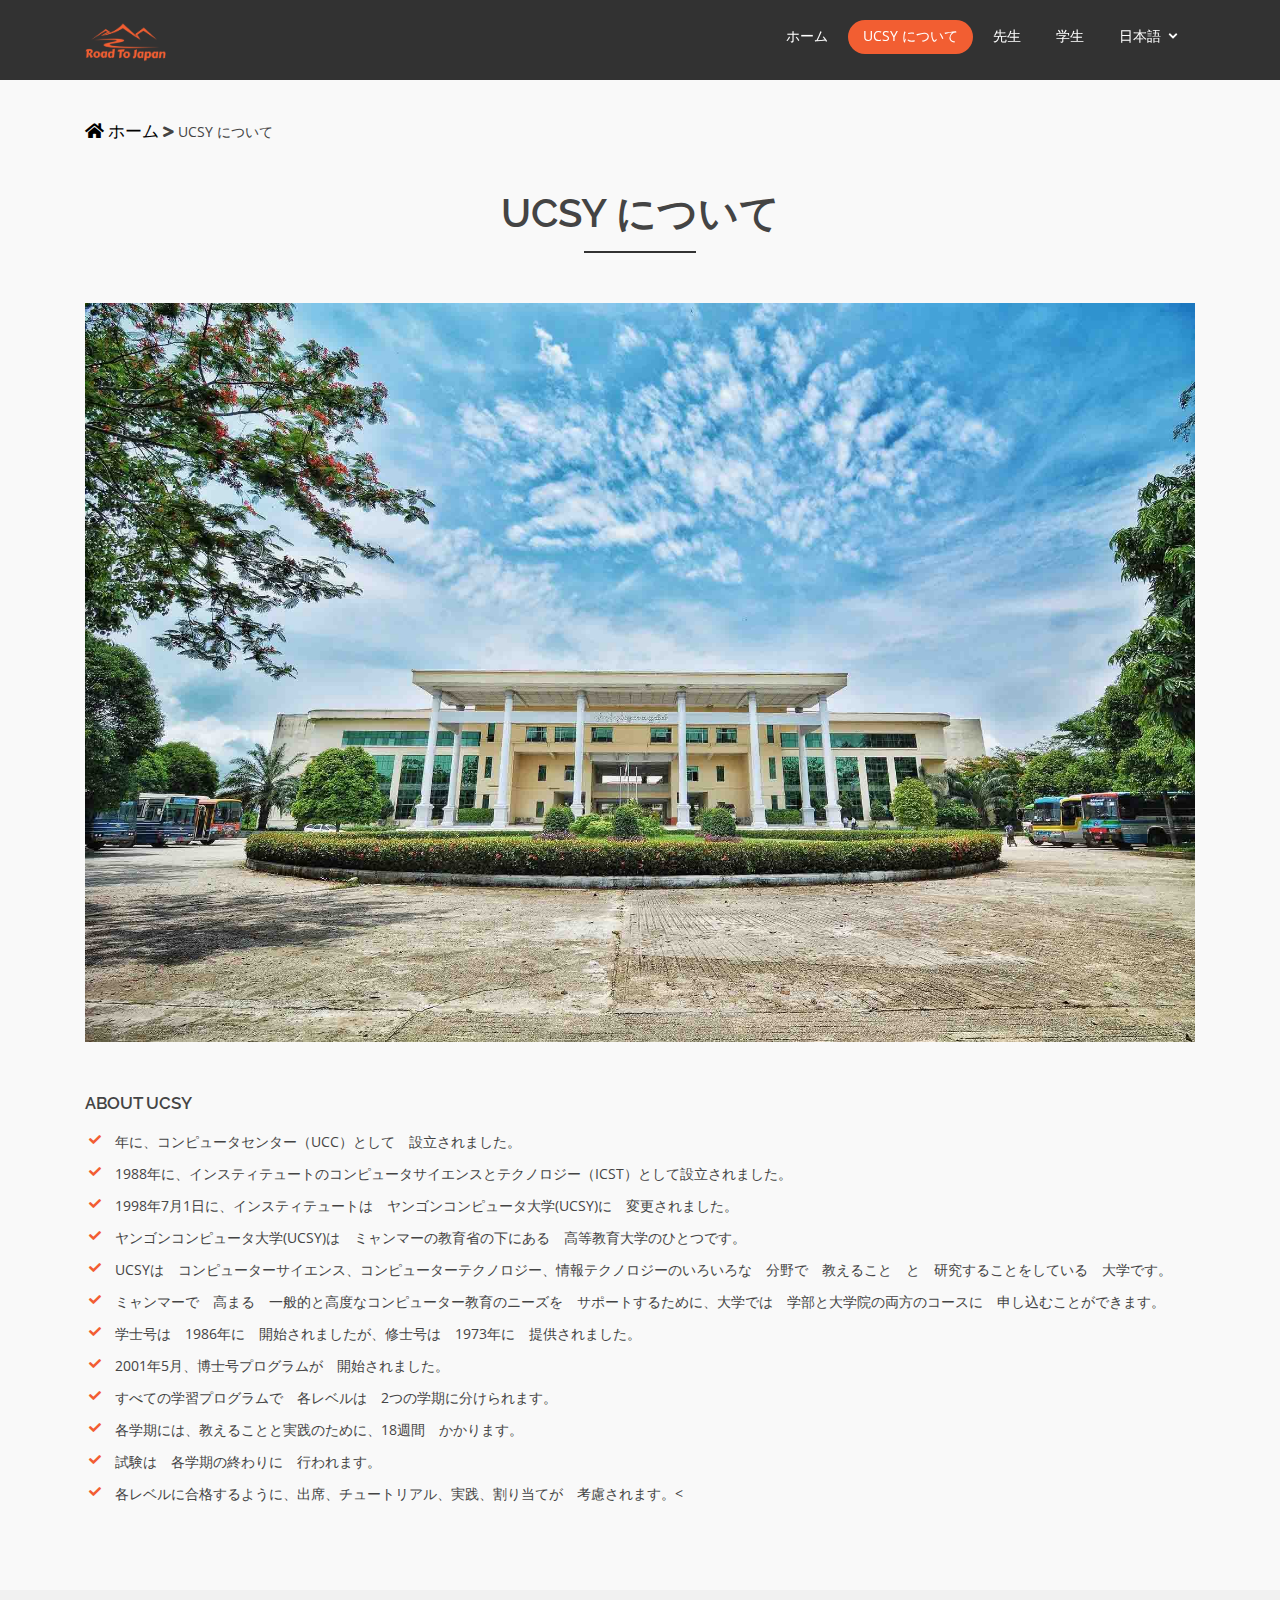
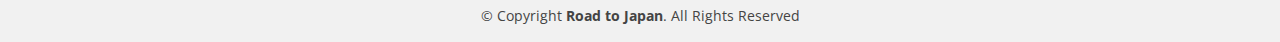
==== commit f5d15f4b: "update website" ====
--- a/about-ucsy.html
+++ b/about-ucsy.html
@@ -52,18 +52,18 @@
         <div class="container d-flex">
 
           <div class="logo mr-auto">
-            <h1 class="text-light"><a href="index.html"><span>e</span>Business</a></h1>
+            <h1 class="text-light"><a href="index.html"><img src="assets/img/logo4.png" alt="LOgo" ></a></h1>
             <!-- Uncomment below if you prefer to use an image logo -->
             <!-- <a href="index.html"><img src="assets/img/logo.png" alt="" class="img-fluid"></a>-->
           </div>
 
           <nav class="nav-menu d-none d-lg-block">
             <ul>
-              <li class="active"><a href="index.html" name="menu-home" caption="menu-home">ホーム</a></li>
-              <li><a href="about-ucsy.html" name="menu-about-ucsy" caption="menu-about-ucsy">UCSY について</a></li>
-              <li><a href="teachers.html" name="menu-teachers" caption="menu-teachers">先生</a></li>
-              <li><a href="students.html" name="menu-students" caption="menu-students">学生</a></li>
-              <li class="drop-down"><a name="lng" caption="lng"><img src="https://www.countryflags.io/jp/flat/32.png"/>日本語</a>
+              <li><a href="index.html" name="menu-home" caption="menu-home"></a></li>
+              <li class="active"><a href="about-ucsy.html" name="menu-about-ucsy" caption="menu-about-ucsy"></a></li>
+              <li><a href="teachers.html" name="menu-teachers" caption="menu-teachers"></a></li>
+              <li><a href="students.html" name="menu-students" caption="menu-students"></a></li>
+              <li class="drop-down"><a name="lng" caption="lng"><span id="japan"></span></a>
                 <ul>
                   <li><a id="mm_button"><img src="https://www.countryflags.io/mm/flat/32.png"/>မြန်မာစာ</a></li>
                   <li><a id="en_button"><img src="https://www.countryflags.io/gb/flat/32.png"/>English</a></li>
--- a/assets/css/style.css
+++ b/assets/css/style.css
@@ -14,13 +14,62 @@
 	height: 100%;
 }
 
-.swiper-container {
+/* #Gallery */
+
+#parent {
+	height: 600px;
+}
+
+#parent {
+	font-family: Helvetica Neue, Helvetica, Arial, sans-serif;
+	font-size: 14px;
+	color: #000;
+	margin: 0;
+	padding: 0;
+}
+
+#parent .swiper-container {
+	width: 70%;
+	height: 100%;
+	margin-left: auto;
+	margin-right: auto;
+}
+
+#parent .swiper-slide {
+	background-size: cover;
+	background-position: center;
+	background-color: #000;
+}
+
+#parent .gallery-top {
+	height: 70%;
+	width: 70%;
+}
+
+#parent .gallery-thumbs {
+	height: 25%;
+	box-sizing: border-box;
+	padding: 10px 0;
+}
+
+#parent .gallery-thumbs .swiper-slide {
+	height: 100%;
+	opacity: 0.4;
+}
+
+#parent .gallery-thumbs .swiper-slide-thumb-active {
+	opacity: 1;
+}
+
+/* swiper */
+
+#team .swiper-container {
 	width: 100%;
 	padding-top: 50px;
 	padding-bottom: 50px;
 }
 
-.swiper-slide {
+#team .swiper-slide {
 	background-position: center;
 	background-size: cover;
 	width: 300px;
@@ -118,7 +167,7 @@
 }
 
 a:hover {
-	color: #3ec1d5;
+	color: #f25e32;
 	text-decoration: none;
 }
 
@@ -141,7 +190,7 @@
 .back-to-top {
 	position: fixed;
 	display: none;
-	background: #3ec1d5;
+	background: #f25e32;
 	color: #fff;
 	padding: 6px 12px 9px 12px;
 	font-size: 16px;
@@ -158,13 +207,13 @@
 }
 
 .back-to-top:focus {
-	background: #3ec1d5;
+	background: #f25e32;
 	color: #fff;
 	outline: none;
 }
 
 .back-to-top:hover {
-	background: #3cd6ed;
+	background: #eb6c45;
 	color: #fff;
 }
 
@@ -205,12 +254,12 @@
 }
 
 ::-moz-selection {
-	background: #3ec1d5;
+	background: #f25e32;
 	text-shadow: none;
 }
 
 ::selection {
-	background: #3ec1d5;
+	background: #f25e32;
 	text-shadow: none;
 }
 
@@ -265,7 +314,7 @@
 	z-index: 997;
 	transition: all 0.5s;
 	padding: 20px 0;
-	background: rgba(0, 0, 0, 0.5);
+	background: rgba(0, 0, 0, 0.8);
 }
 
 #header.header-scrolled {
@@ -280,10 +329,6 @@
 	padding: 0;
 	line-height: 1;
 	font-weight: bold;
-}
-
-#header .logo h1 span {
-	color: #3ec1d5;
 }
 
 #header .logo h1 a,
@@ -353,32 +398,36 @@
 .nav-menu a {
 	display: block;
 	position: relative;
-	color: #fafefe;
-	padding: 8px 15px 12px 15px;
+	color: #fff;
+	padding: 5px 15px 7px 15px;
+	margin-left: 5px;
 	transition: 0.3s;
-	font-size: 15px;
+	font-size: 14px;
+	border-radius: 50px;
+	font-family: "Open Sans", sans-serif;
 }
 
 .nav-menu a:hover,
 .nav-menu .active > a,
 .nav-menu li:hover > a {
-	color: #3ec1d5;
+	background: #f25e32;
 	text-decoration: none;
 }
 
 .nav-menu .drop-down ul {
+	display: block;
 	position: absolute;
 	left: 0;
 	top: calc(100% - 30px);
 	z-index: 99;
 	opacity: 0;
 	visibility: hidden;
-	margin: 0;
 	padding: 0;
-	background-color: rgb(210, 219, 230);
+	background: #fff;
 	box-shadow: 0px 0px 30px rgba(127, 137, 161, 0.25);
 	transition: ease all 0.3s;
-	border-radius: 5px;
+	border-radius: 15px;
+	margin-top: 5px;
 }
 
 .nav-menu .drop-down:hover > ul {
@@ -404,8 +453,9 @@
 .nav-menu .drop-down ul .active > a,
 .nav-menu .drop-down ul li:hover > a {
 	color: #fff;
-	background: #547090;
+	background: #f25e32;
 	border-radius: 5px;
+	margin: 0;
 	cursor: pointer;
 }
 
@@ -481,7 +531,7 @@
 	left: 15px;
 	z-index: 9999;
 	overflow-y: auto;
-	background: rgb(210, 219, 230);
+	background: #fff;
 	transition: ease-in-out 0.2s;
 	opacity: 0;
 	visibility: hidden;
@@ -507,7 +557,7 @@
 .mobile-nav a:hover,
 .mobile-nav .active > a,
 .mobile-nav li:hover > a {
-	color: #3ec1d5;
+	color: #f25e32;
 	text-decoration: none;
 }
 
@@ -638,7 +688,7 @@
 .nivo-controlNav a:hover,
 .nivo-controlNav a.active {
 	background: #fff none repeat scroll 0 0;
-	border-color: #3ec1d5;
+	border-color: #f25e32;
 	/* -moz-transform: rotate(180deg);
 	-webkit-transform: rotate(180deg);
 	-o-transform: rotate(180deg);
@@ -874,9 +924,9 @@
 
 .preview-2 .nivo-directionNav a.nivo-nextNav:hover:before,
 .preview-2 .nivo-directionNav a.nivo-prevNav:hover:before {
-	border-color: #3ec1d5;
-	color: #fff;
-	background: #3ec1d5;
+	border-color: #f25e32;
+	color: #fff;
+	background: #f25e32;
 }
 
 .preview-2 .nivo-directionNav a.nivo-nextNav::before {
@@ -917,7 +967,7 @@
 }
 
 .single-well ul li i {
-	color: #3ec1d5;
+	color: #f25e32;
 	padding-right: 10px;
 	font-size: 12px;
 }
@@ -966,7 +1016,7 @@
 
 /* .services-details:hover h4,
 .services-details:hover .services-icon {
-	color: #3ec1d5;
+	color: #f25e32;
 } */
 
 .row.second-row {
@@ -991,7 +1041,7 @@
 }
 
 .single-services ul li i {
-	color: #3ec1d5;
+	color: #f25e32;
 	padding-right: 10px;
 	font-size: 12px;
 }
@@ -1101,7 +1151,7 @@
 }
 
 .email-news .email_button > button:hover {
-	background: #3ec1d5;
+	background: #f25e32;
 	border: 1px solid #fff;
 	color: #fff;
 }
@@ -1111,7 +1161,7 @@
 }
 
 .team-left-icon ul li a:hover {
-	color: #3ec1d5;
+	color: #f25e32;
 	background: #fff;
 	border: 2px solid #fff;
 }
@@ -1188,8 +1238,8 @@
 
 .team-social-icon ul li a:hover {
 	color: #fff;
-	border: 1px solid #3ec1d5;
-	background: #3ec1d5;
+	border: 1px solid #f25e32;
+	background: #f25e32;
 }
 
 .team-content {
@@ -1252,8 +1302,8 @@
 
 .project-menu li a.active,
 .project-menu li a:hover {
-	border-color: #3ec1d5;
-	background: #3ec1d5;
+	border-color: #f25e32;
+	background: #f25e32;
 	color: #fff;
 	text-decoration: none;
 }
@@ -1480,7 +1530,7 @@
 	.owl-dots
 	div.owl-dot.active
 	span {
-	background: #3ec1d5;
+	background: #f25e32;
 }
 
 .testimonial-carousel .owl-nav,
@@ -1499,7 +1549,7 @@
 }
 
 .testimonial-carousel .owl-dot.active {
-	background-color: #3ec1d5 !important;
+	background-color: #f25e32 !important;
 }
 
 .testi-text.text-center > h6 {
@@ -1515,7 +1565,7 @@
 }
 
 .guest-rev > a {
-	color: #3ec1d5;
+	color: #f25e32;
 	font-size: 14px;
 }
 
@@ -1571,7 +1621,7 @@
 }
 
 .footer-logo h2 span {
-	color: #3ec1d5;
+	color: #f25e32;
 }
 
 .footer-icons ul li {
@@ -1602,7 +1652,7 @@
 }
 
 .footer-contacts p span {
-	color: #3ec1d5;
+	color: #f25e32;
 	font-weight: 700;
 }
 
@@ -1617,8 +1667,8 @@
 
 .popular-tag ul li a:hover,
 .footer-icons ul li a:hover {
-	background: #3ec1d5;
-	border: 1px solid #3ec1d5;
+	background: #f25e32;
+	border: 1px solid #f25e32;
 	color: #fff;
 }
 
@@ -1646,7 +1696,7 @@
 
 .copyright-text a:hover {
 	text-decoration: underline;
-	color: #3ec1d5;
+	color: #f25e32;
 }
 
 .copyright-text a {
@@ -1660,7 +1710,7 @@
 
 .copyright a,
 .credits a {
-	color: #3ec1d5;
+	color: #f25e32;
 }
 
 .credits {
@@ -1772,6 +1822,53 @@
 		text-decoration: none;
 		font-size: larger;
 	}
+
+	/* #Gallery */
+
+	#parent {
+		height: 500px;
+	}
+
+	#parent {
+		font-family: Helvetica Neue, Helvetica, Arial, sans-serif;
+		font-size: 14px;
+		color: #000;
+		margin: 0;
+		padding: 0;
+	}
+
+	.swiper-container {
+		width: 100%;
+		height: 100%;
+		margin-left: auto;
+		margin-right: auto;
+	}
+
+	.swiper-slide {
+		background-size: cover;
+		background-position: center;
+		background-color: #000;
+	}
+
+	.gallery-top {
+		height: 70%;
+		width: 100%;
+	}
+
+	.gallery-thumbs {
+		height: 30%;
+		box-sizing: border-box;
+		padding: 10px 0;
+	}
+
+	.gallery-thumbs .swiper-slide {
+		height: 100%;
+		opacity: 0.4;
+	}
+
+	.gallery-thumbs .swiper-slide-thumb-active {
+		opacity: 1;
+	}
 }
 
 /* small mobile :320px. */
@@ -1880,6 +1977,53 @@
 		color: #000;
 		text-decoration: none;
 		font-size: larger;
+	}
+
+	/* #Gallery */
+
+	#parent {
+		height: 300px;
+	}
+
+	#parent {
+		font-family: Helvetica Neue, Helvetica, Arial, sans-serif;
+		font-size: 14px;
+		color: #000;
+		margin: 0;
+		padding: 0;
+	}
+
+	.swiper-container {
+		width: 100%;
+		height: 100%;
+		margin-left: auto;
+		margin-right: auto;
+	}
+
+	.swiper-slide {
+		background-size: cover;
+		background-position: center;
+		background-color: #000;
+	}
+
+	.gallery-top {
+		height: 70%;
+		width: 100%;
+	}
+
+	.gallery-thumbs {
+		height: 30%;
+		box-sizing: border-box;
+		padding: 10px 0;
+	}
+
+	.gallery-thumbs .swiper-slide {
+		height: 100%;
+		opacity: 0.4;
+	}
+
+	.gallery-thumbs .swiper-slide-thumb-active {
+		opacity: 1;
 	}
 }
 
@@ -1911,6 +2055,53 @@
 		text-decoration: none;
 		font-size: larger;
 	}
+
+	/* #Gallery */
+
+	#parent {
+		height: 300px;
+	}
+
+	#parent {
+		font-family: Helvetica Neue, Helvetica, Arial, sans-serif;
+		font-size: 14px;
+		color: #000;
+		margin: 0;
+		padding: 0;
+	}
+
+	.swiper-container {
+		width: 100%;
+		height: 100%;
+		margin-left: auto;
+		margin-right: auto;
+	}
+
+	.swiper-slide {
+		background-size: cover;
+		background-position: center;
+		background-color: #000;
+	}
+
+	.gallery-top {
+		height: 70%;
+		width: 100%;
+	}
+
+	.gallery-thumbs {
+		height: 30%;
+		box-sizing: border-box;
+		padding: 10px 0;
+	}
+
+	.gallery-thumbs .swiper-slide {
+		height: 100%;
+		opacity: 0.4;
+	}
+
+	.gallery-thumbs .swiper-slide-thumb-active {
+		opacity: 1;
+	}
 }
 
 @media (max-width: 575px) {
@@ -1925,4 +2116,51 @@
 		text-decoration: none;
 		font-size: larger;
 	}
-}
+
+	/* #Gallery */
+
+	#parent {
+		height: 300px;
+	}
+
+	#parent {
+		font-family: Helvetica Neue, Helvetica, Arial, sans-serif;
+		font-size: 14px;
+		color: #000;
+		margin: 0;
+		padding: 0;
+	}
+
+	.swiper-container {
+		width: 100%;
+		height: 100%;
+		margin-left: auto;
+		margin-right: auto;
+	}
+
+	.swiper-slide {
+		background-size: cover;
+		background-position: center;
+		background-color: #000;
+	}
+
+	.gallery-top {
+		height: 70%;
+		width: 100%;
+	}
+
+	.gallery-thumbs {
+		height: 30%;
+		box-sizing: border-box;
+		padding: 10px 0;
+	}
+
+	.gallery-thumbs .swiper-slide {
+		height: 100%;
+		opacity: 0.4;
+	}
+
+	.gallery-thumbs .swiper-slide-thumb-active {
+		opacity: 1;
+	}
+}
